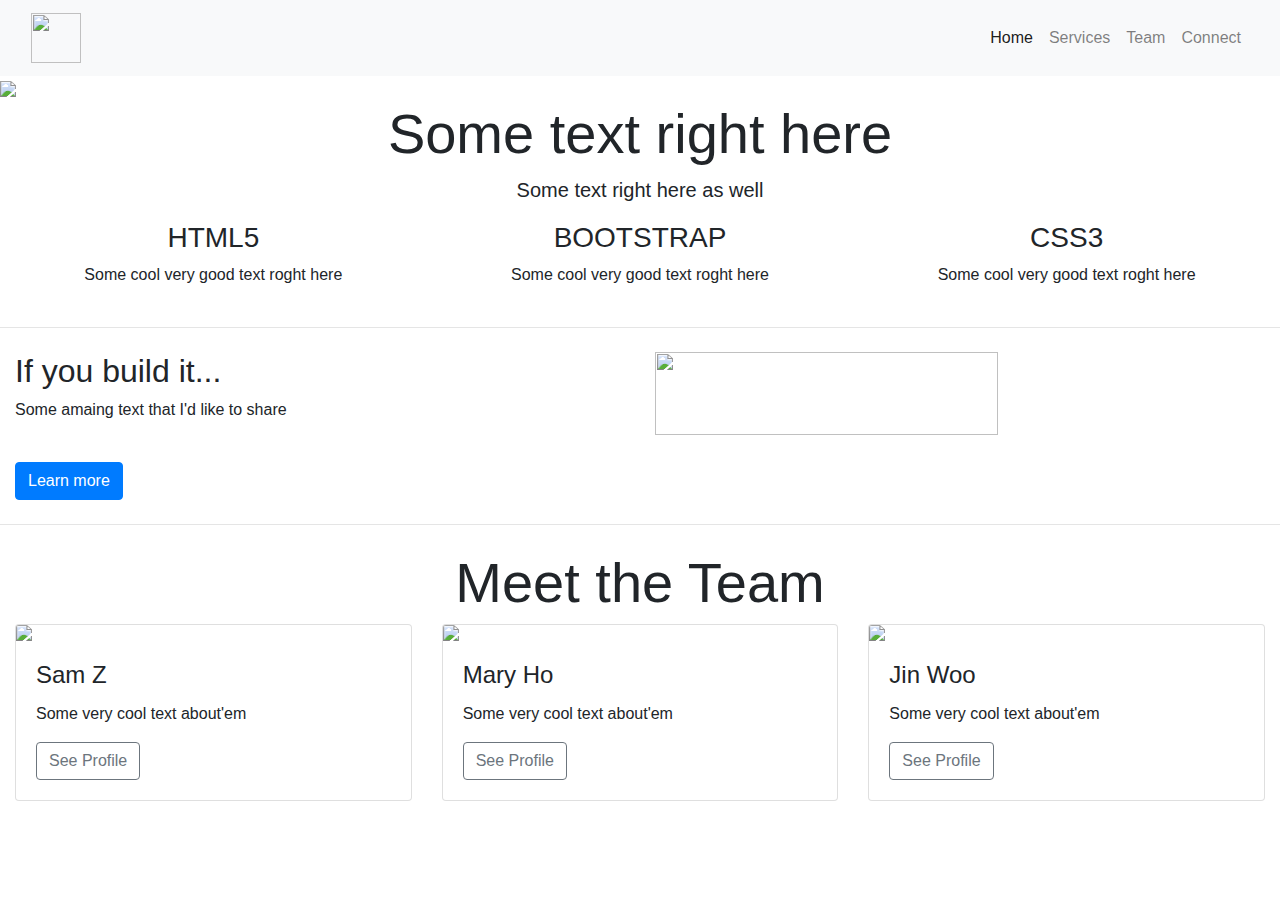
==== index.html @ 30ee9f7f "Create index.html" ====
<!DOCTYPE html>

<head>
	<meta charset="utf-8">
	<meta name="viewport" content="width=device-width, initial-scale=1">
	<title>My apology</title>
	<link rel="stylesheet" href="https://maxcdn.bootstrapcdn.com/bootstrap/4.0.0/css/bootstrap.min.css">
	<script src="https://ajax.googleapis.com/ajax/libs/jquery/3.3.1/jquery.min.js"></script>
	<script src="https://cdnjs.cloudflare.com/ajax/libs/popper.js/1.12.9/umd/popper.min.js"></script>
	<script src="https://maxcdn.bootstrapcdn.com/bootstrap/4.0.0/js/bootstrap.min.js"></script>
	<script src="https://use.fontawesome.com/releases/v5.0.8/js/all.js"></script>
	<link href="style.css" rel="stylesheet">
</head>

<body>
<nav class=" navbar navbar-expand-md navbar-light bg-light sticky-top">
<div class="container-fluid">
    <a class="navbar-brand" href="#"><img src="img/favicon.ico" style="height: 50px;width: 50px;"></a>
    <button class="navbar-toggler" type="button" data-toggle="collapse" data-target="#navbarResponsive">
        <span class="navbar-toggler-icon"></span>
    </button>
    <div class="collapse navbar-collapse" id="navbarResponsive">
        <ul class="navbar-nav ml-auto">
            <li class="nav-item active">
                <a class="nav-link" href="#">Home</a>
            </li>
            <li class="nav-item">
                <a class="nav-link" href="#">Services</a>
            </li>
            <li class="nav-item">
                <a class="nav-link" href="#">Team</a>
            </li>
            <li class="nav-item">
                <a class="nav-link" href="#">Connect</a>
            </li>
        </ul> 
    </div>
</div>
</nav>


<div id="slides" class="carousel slide" data-ride="carousel">
    <ul class="carousel-indicators">
        <li data-target="#slides" data-slide-to="0" class="active"></li>
        <li data-target="#slides" data-slide-to="1"></li>
        <li data-target="#slides" data-slide-to="2"></li>
    </ul>
<div class="carousel-inner">
    <div class="carousel-item active">
        <img src="img/bg0.jpg">
        <div class="carousel-caption">
            <h1 class="display-2">I am Sam</h1>
            <h3>Welcome to the website</h3>
            <button type="button" class="btn btn-outline-light btn-lg">We'll see</button>
            <button type="button" class="btn btn-primary btn-lg">Let's go!</button>
        </div>
    </div>
    <div class="carousel-item">
        <img src="img/bg1.jpg">
    </div>
    <div class="carousel-item">
        <img src="img/bg2.jpg">
    </div>
</div>
</div>


<div class="container-fluid padding">
<div class="row welcome text-center">
    <div class="col-12">
        <h1 class="display-4">Some text right here</h1>
    </div>
    <hr>
    <div class="col-12">
        <p class="lead">Some text right here as well</p>
    </div>
</div>
</div>


<div class="container-fluid">
<div class="row text-center padding">
    <div class="col-sx-12 col-sm-6 col-md-4">
        <i class="fas fa-code"></i>
        <h3>HTML5</h3>
        <p>Some cool very good text roght here</p>
    </div>
    <div class="col-sx-12 col-sm-6 col-md-4">
        <i class="fas fa-bold"></i>
        <h3>BOOTSTRAP</h3>
        <p>Some cool very good text roght here</p>
    </div>
    <div class="col-sx-12 col-sm-6 col-md-4">
        <i class="fab fa-css3"></i>
        <h3>CSS3</h3>
        <p>Some cool very good text roght here</p>
    </div>
</div>
</div>

<hr class="my-4">

<div class="container-fluid padding">
<div class="row padding">
    <div class="col-md-12 col-lg-6">
        <h2>If you build it...</h2>
        <p>Some amaing text that I'd like to share</p>
        <br>
        <a href="#" class="btn btn-primary">Learn more</a>
    </div>

    <div class="col-lg-6">
        <img src="img/4428861.jpg" class="image-fluid" style="height: 75%;width: 75%;">
    </div>
</div>
</div>


<hr class="my-4">
<figure>
    <div class="fixed-wrap">
        <div id="fixed">
        </div>
    </div>
</figure>

<div class="container-fluid padding">
<div class="row welcome text-center">
    <div class="col-12">
        <h1 class="display-4">Meet the Team</h1>
    </div>
    <hr>
</div>
</div> 

<div class="container-fluid padding">
<div class="row padding">
    <div class="col-md-4">
        <div class="card">
            <img class="card-img-top" src="img/bg0.jpg">
            <div class="card-body">
                <h4 class="card-title">Sam Z</h4>
                <p class="card-text">Some very cool text about'em</p>
                <a href="#" class="btn btn-outline-secondary">See Profile</a>
            </div>
        </div>
    </div>
    <div class="col-md-4">
        <div class="card">
            <img class="card-img-top" src="img/bg1.jpg">
            <div class="card-body">
                <h4 class="card-title">Mary Ho</h4>
                <p class="card-text">Some very cool text about'em</p>
                <a href="#" class="btn btn-outline-secondary">See Profile</a>
            </div>
        </div>
    </div>
    <div class="col-md-4">
        <div class="card">
            <img class="card-img-top" src="img/bg2.jpg">
            <div class="card-body">
                <h4 class="card-title">Jin Woo</h4>
                <p class="card-text">Some very cool text about'em</p>
                <a href="#" class="btn btn-outline-secondary">See Profile</a>
            </div>
        </div>
    </div>
</div>
</div>


</body>
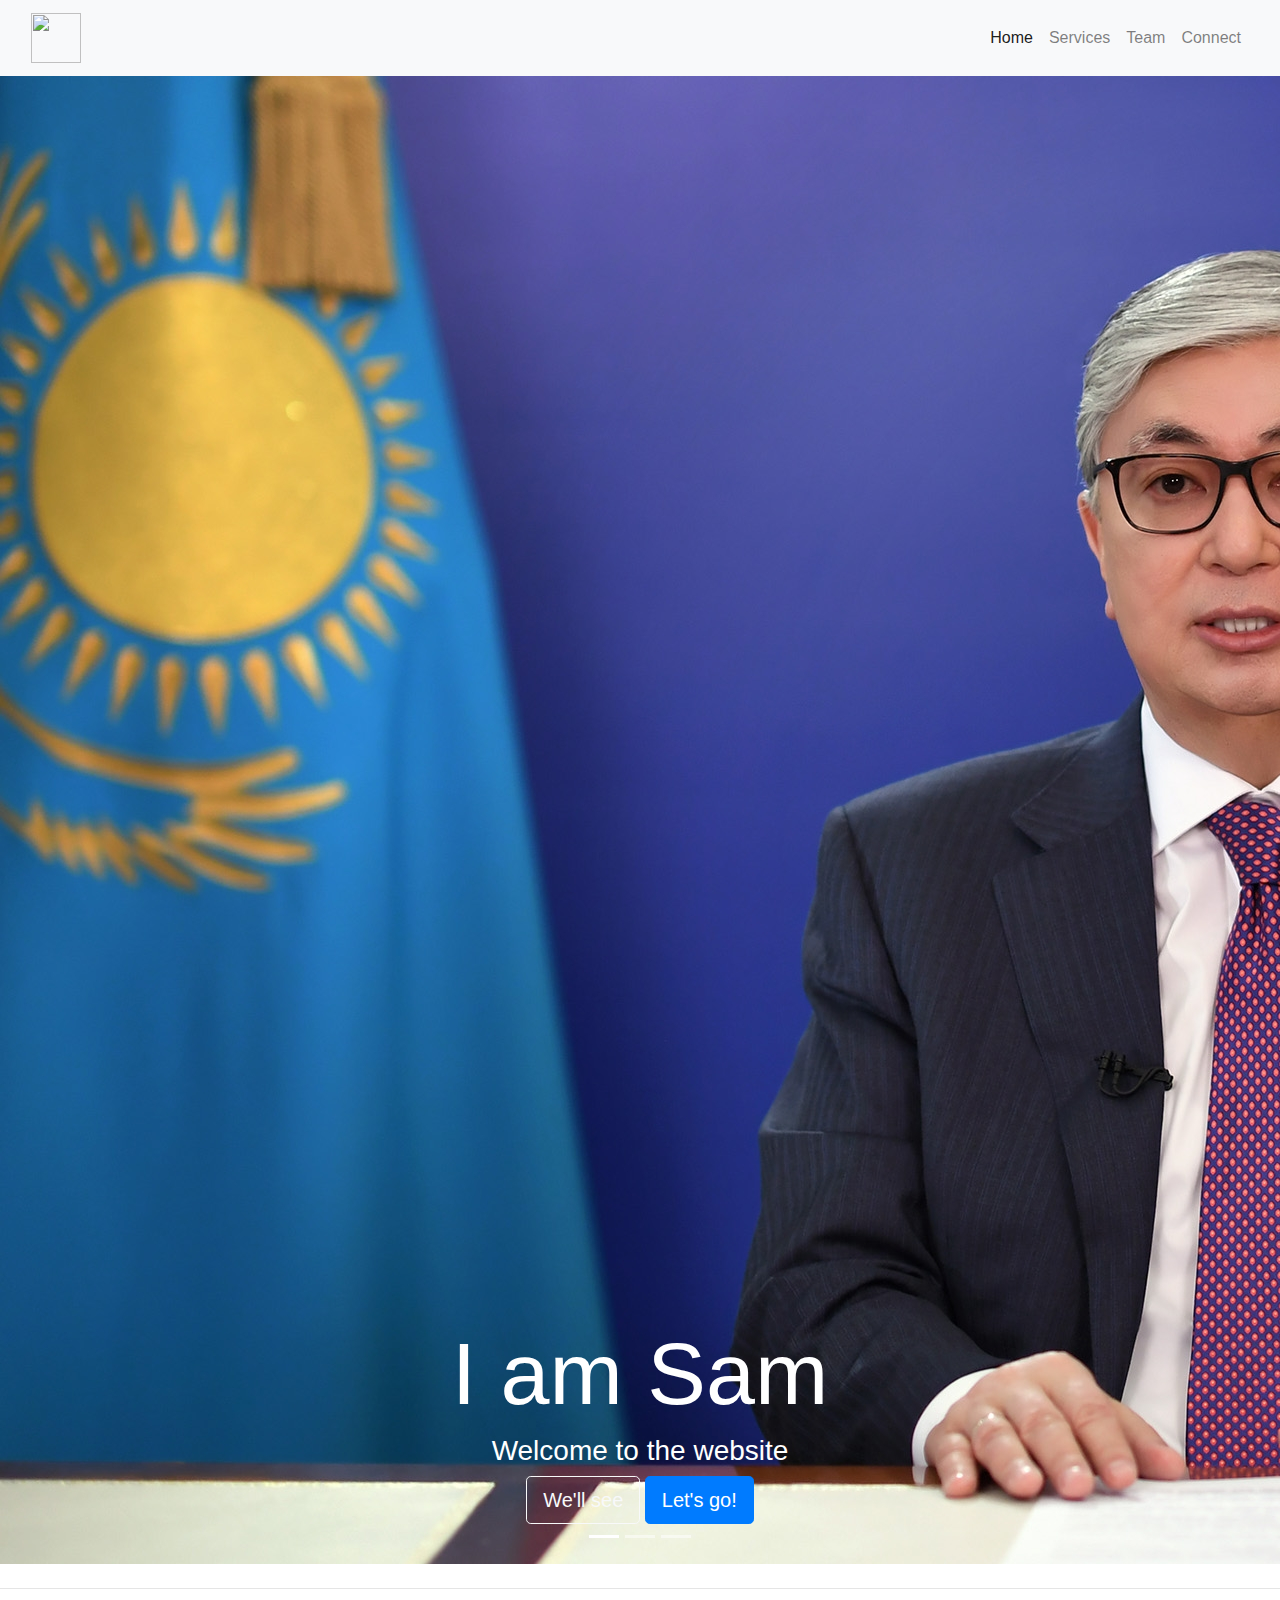
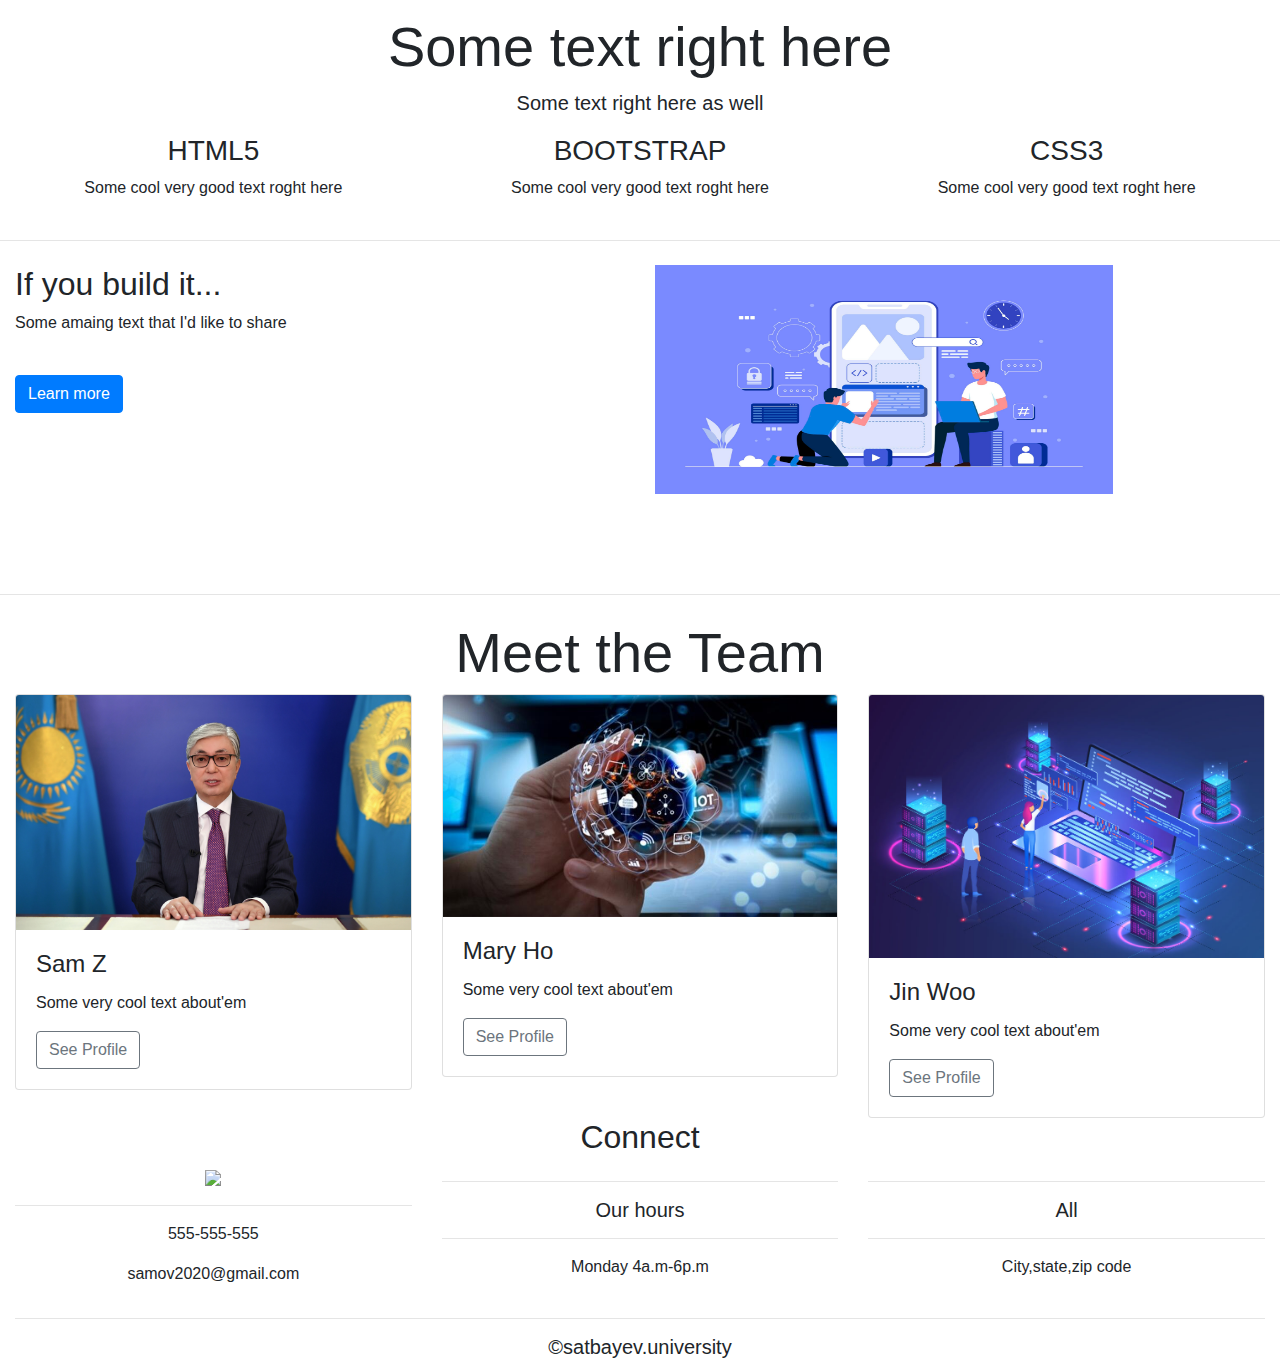
==== commit facc4e9a: "Update index.html" ====
--- a/index.html
+++ b/index.html
@@ -64,6 +64,7 @@
 </div>
 </div>
 
+<hr class="my-4">
 
 <div class="container-fluid padding">
 <div class="row welcome text-center">
@@ -169,4 +170,48 @@
 </div>
 
 
+<div class="container-fluid padding">
+<div class="row text-center padding">
+    <div class="col-12">
+        <h2>Connect</h2>
+    </div>
+    <div class="col-12 social padding">
+        <a href="#"><i class="fab fa-facebook"></i></a>
+        <a href="#"><i class="fab fa-twitter"></i></a>
+        <a href="#"><i class="fab fa-instagram"></i></a>
+        <a href="#"><i class="fab fa-youtube"></i></a>
+    </div>
+</div>
+</div>
+    
+<footer>
+<div class="container-fluid padding">
+<div class="row text-center">
+    <div class="col-md-4">
+        <img src="img/">
+        <hr class=" light">
+        <p>555-555-555</p>
+        <p>samov2020@gmail.com</p>
+    </div>
+    <div class="col-md-4">
+        <hr class="light">
+        <h5>Our hours</h5>
+        <hr class="light">
+        <p>Monday 4a.m-6p.m</p>
+    </div>
+    <div class="col-md-4">
+        <hr class="light">
+        <h5>All</h5>
+        <hr class="light">
+        <p>City,state,zip code</p>
+    </div>
+    <div class="col-12">
+        <hr class="light">
+        <h5>&copy;satbayev.university</h5>
+    </div>
+</div>
+</div>
+</footer>
+
+
 </body>
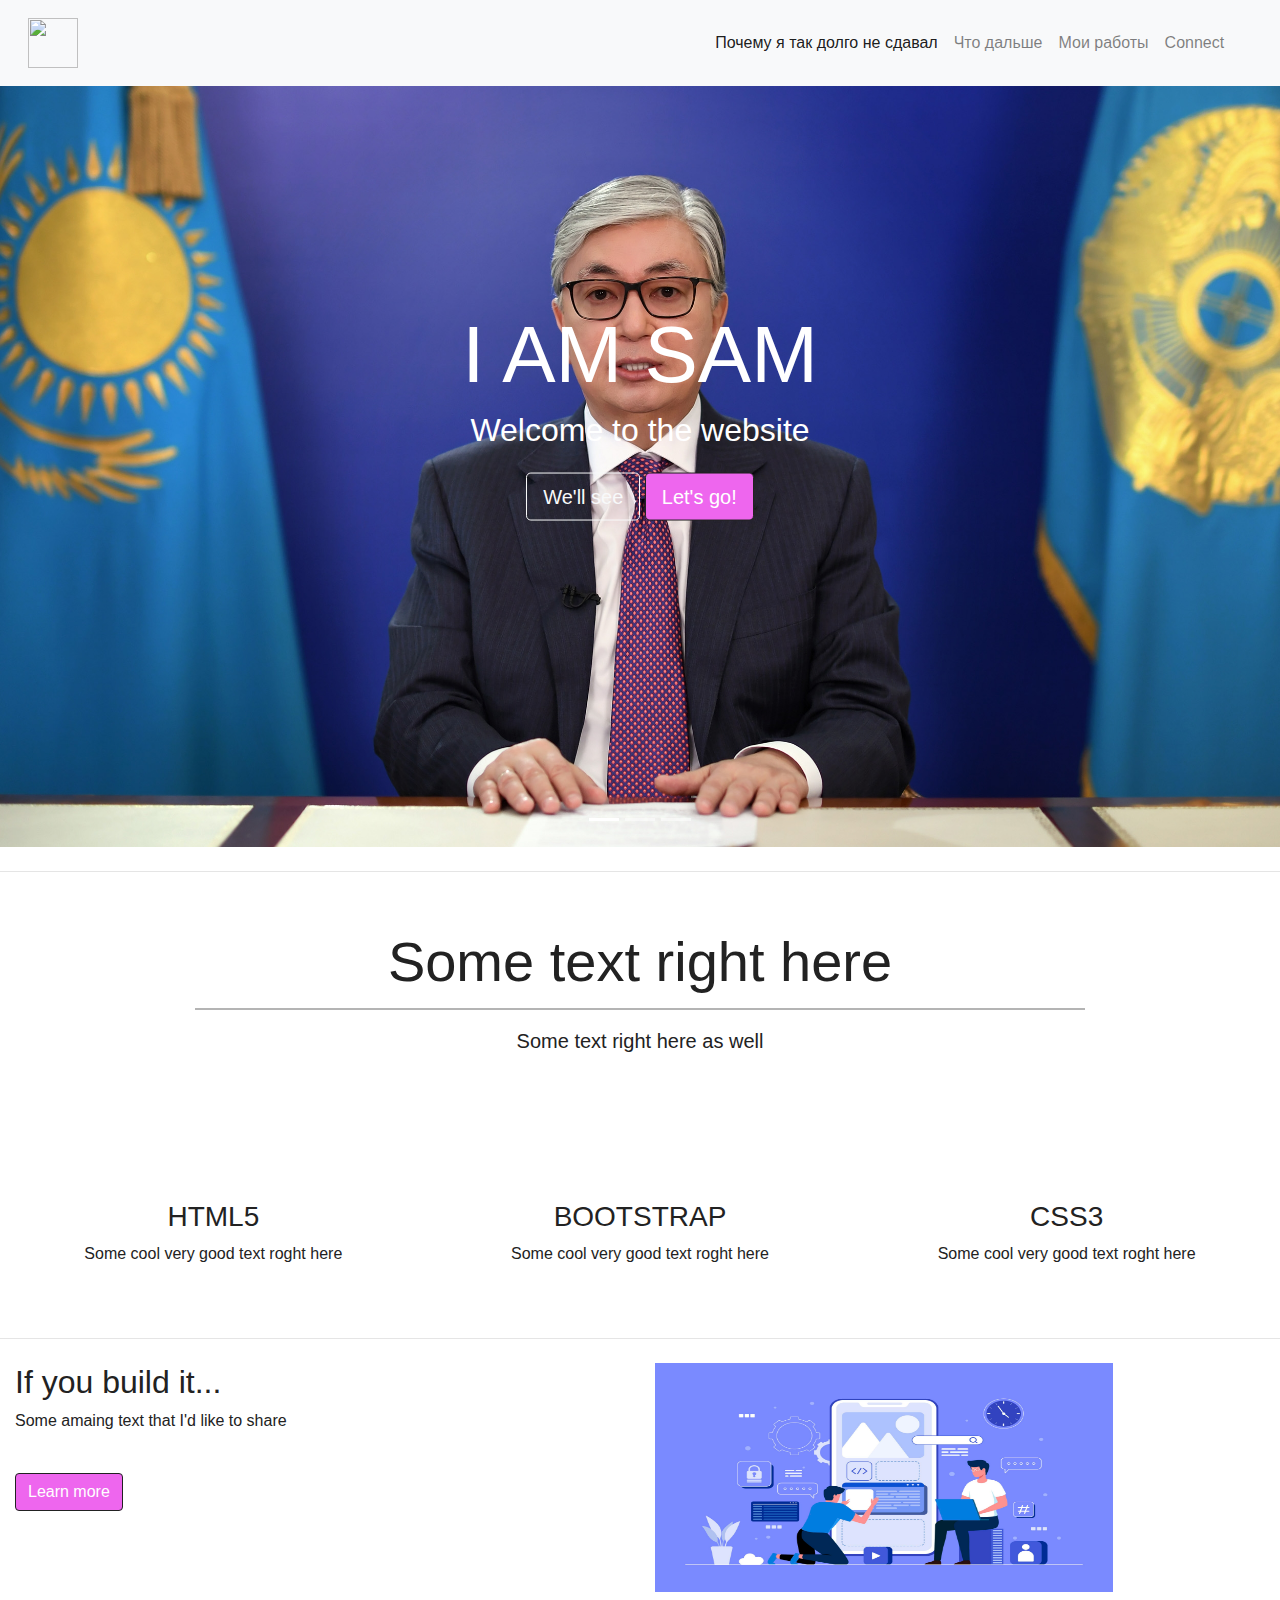
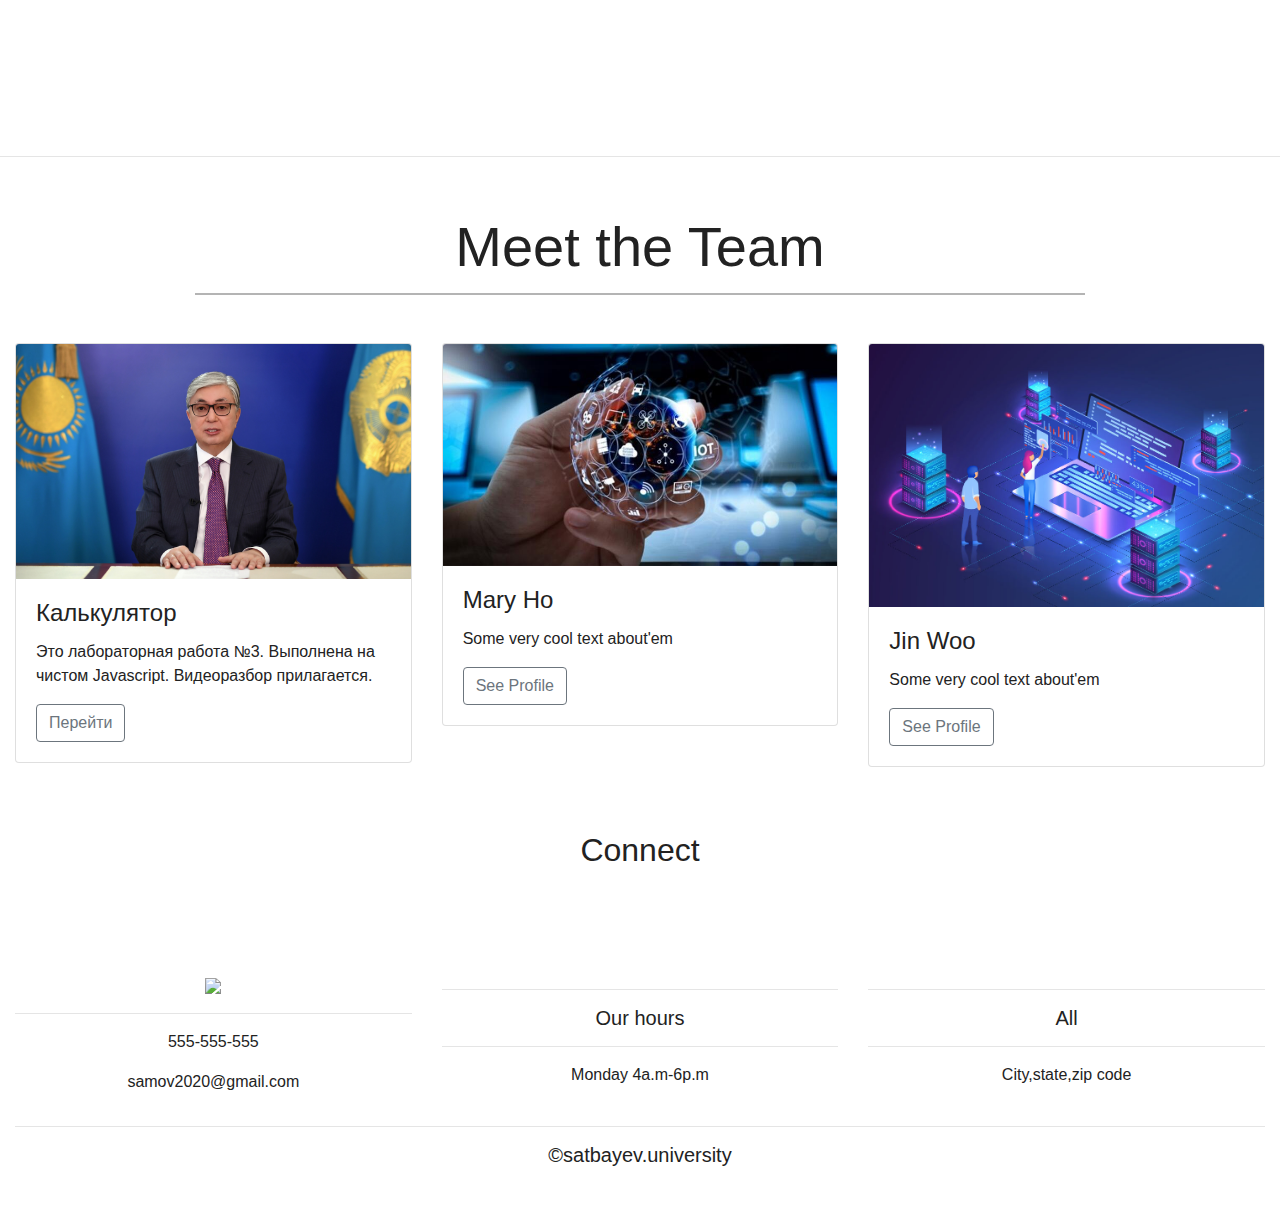
==== commit ba759db4: "Update index.html" ====
--- a/index.html
+++ b/index.html
@@ -12,6 +12,7 @@
 	<link href="style.css" rel="stylesheet">
 </head>
 
+
 <body>
 <nav class=" navbar navbar-expand-md navbar-light bg-light sticky-top">
 <div class="container-fluid">
@@ -22,13 +23,13 @@
     <div class="collapse navbar-collapse" id="navbarResponsive">
         <ul class="navbar-nav ml-auto">
             <li class="nav-item active">
-                <a class="nav-link" href="#">Home</a>
+                <a class="nav-link" href="#">Почему я так долго не сдавал</a>
             </li>
             <li class="nav-item">
-                <a class="nav-link" href="#">Services</a>
+                <a class="nav-link" href="#">Что дальше</a>
             </li>
             <li class="nav-item">
-                <a class="nav-link" href="#">Team</a>
+                <a class="nav-link" href="#">Мои работы</a>
             </li>
             <li class="nav-item">
                 <a class="nav-link" href="#">Connect</a>
@@ -64,7 +65,9 @@
 </div>
 </div>
 
+
 <hr class="my-4">
+
 
 <div class="container-fluid padding">
 <div class="row welcome text-center">
@@ -99,7 +102,9 @@
 </div>
 </div>
 
+
 <hr class="my-4">
+
 
 <div class="container-fluid padding">
 <div class="row padding">
@@ -125,6 +130,7 @@
     </div>
 </figure>
 
+
 <div class="container-fluid padding">
 <div class="row welcome text-center">
     <div class="col-12">
@@ -133,16 +139,15 @@
     <hr>
 </div>
 </div> 
-
 <div class="container-fluid padding">
 <div class="row padding">
     <div class="col-md-4">
         <div class="card">
             <img class="card-img-top" src="img/bg0.jpg">
             <div class="card-body">
-                <h4 class="card-title">Sam Z</h4>
-                <p class="card-text">Some very cool text about'em</p>
-                <a href="#" class="btn btn-outline-secondary">See Profile</a>
+                <h4 class="card-title">Калькулятор</h4>
+                <p class="card-text">Это лабораторная работа №3. Выполнена на чистом Javascript. Видеоразбор прилагается.</p>
+                <a href="calculator/calculator.html" class="btn btn-outline-secondary">Перейти</a>
             </div>
         </div>
     </div>
@@ -183,6 +188,7 @@
     </div>
 </div>
 </div>
+
     
 <footer>
 <div class="container-fluid padding">
--- a/style.css
+++ b/style.css
@@ -0,0 +1,70 @@
+html,body{
+    height: 100%;
+    width: 100%;
+    font-family: sans-serif;
+    color: #222
+}
+.navbar{
+    padding: .8rem;
+}
+.navbar-nav{
+    padding-right: 20px;
+}
+.navlink{
+    font-size: 1.1em !important;
+}
+.carousel-inner img{
+    width: 100%;
+    height: 100%;
+}
+.carousel-caption{
+    position: absolute;
+    top: 50%;
+    transform: translateY(-50%);
+}
+.carousel-caption h1 {
+    font-size: 500%;
+    text-transform: uppercase;
+    text-shadow: 1px 1px 15px #0000;
+}
+.carousel-caption h3 {
+    font-size: 200%;
+    font-weight: 500;
+    text-shadow: 1px 1px 10px #0000;
+    padding-bottom: 1rem;
+}
+.btn-primary{
+    background-color: #e6e;
+    border: 1px solid #222
+}
+.btn-primary:hover{
+    background-color: #e6e8;
+    border: 1px solid #8765
+}
+.padding{
+    padding-bottom: 2rem;
+}
+.welcome{
+    width: 75%;
+    margin: 0 auto;
+    padding-top: 2rem;
+}
+.welcome hr{
+    border-top: 2px solid #b4b4b4;
+    width: 95%;
+    margin-top: .3rem;
+    margin-bottom: 1rem;
+}
+.fa-code {
+    color: #e54d26;
+}
+.fa-bold {
+    color: #563d7c;
+}
+.fa-css3 {
+    color: #2163af;
+}
+.fa-code,.fa-bold,.fa-css3{
+    font-size: 4em;
+    margin: 1rem;
+}
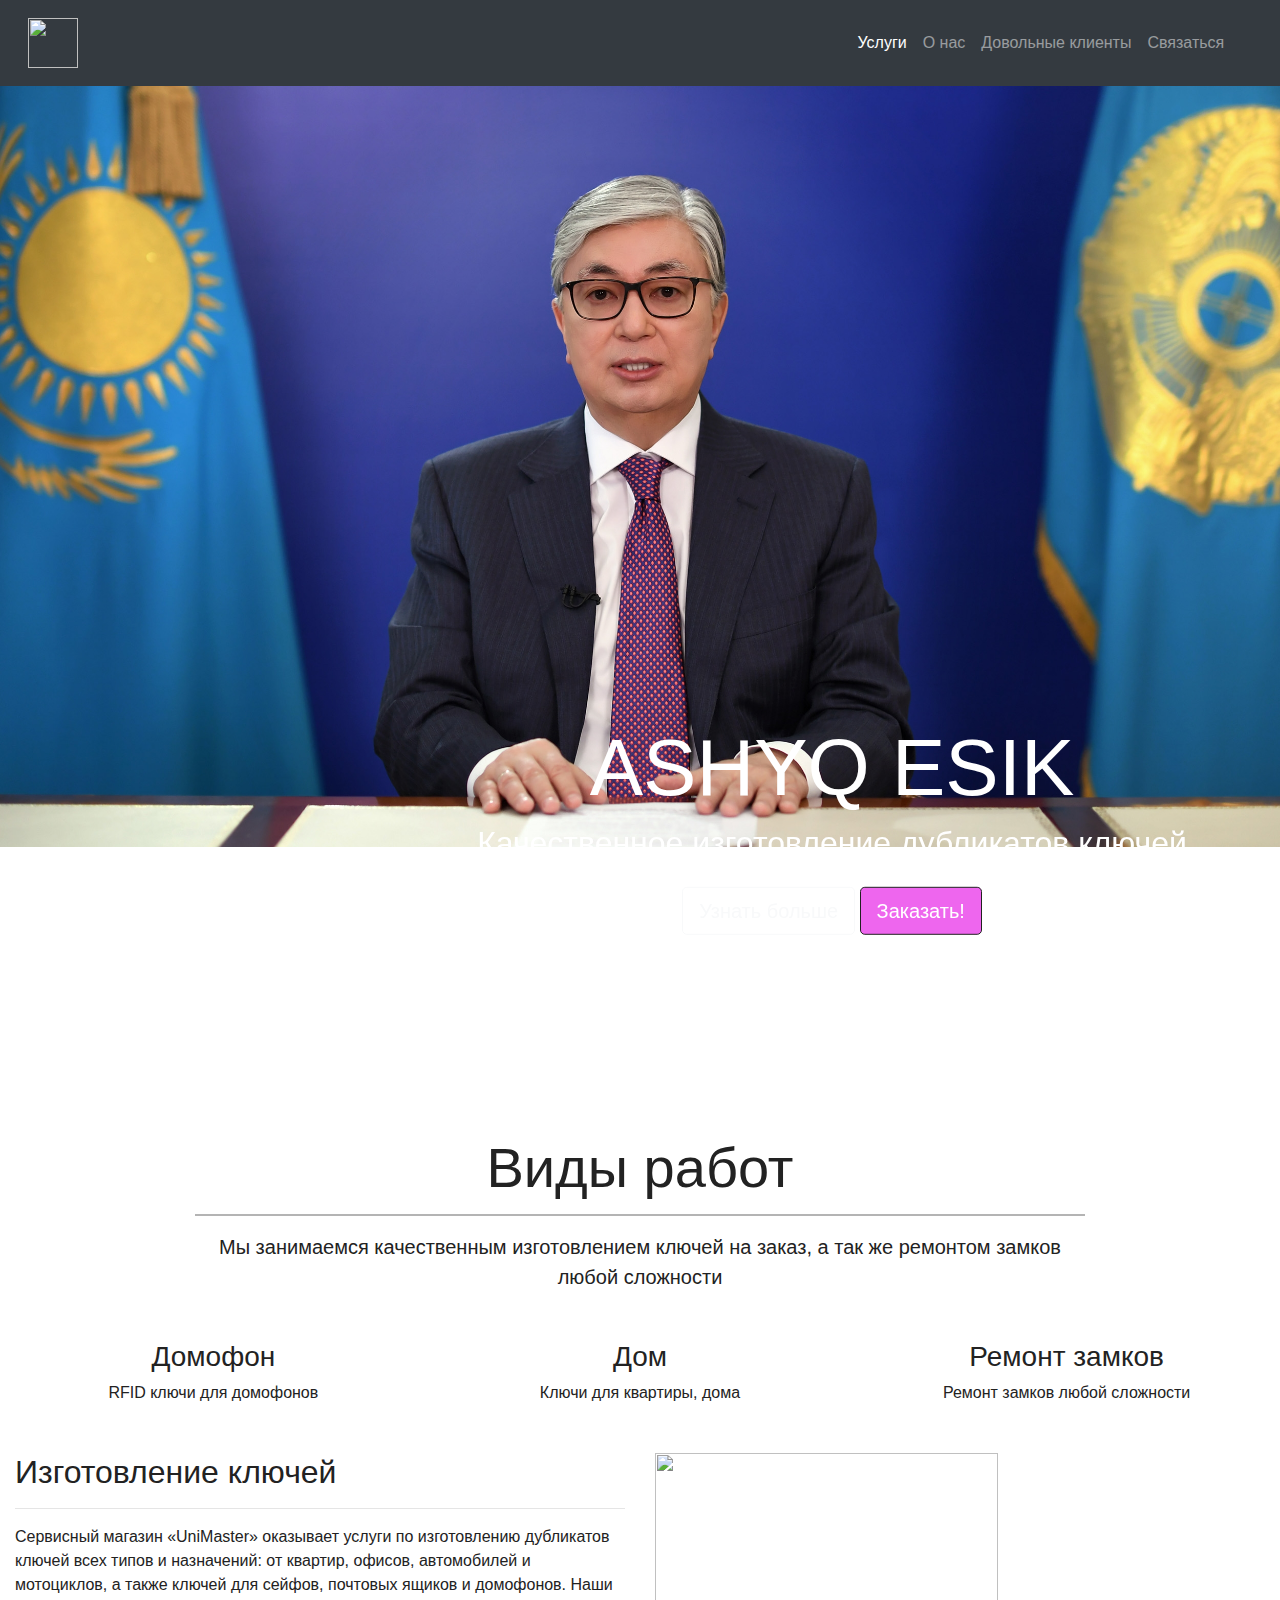
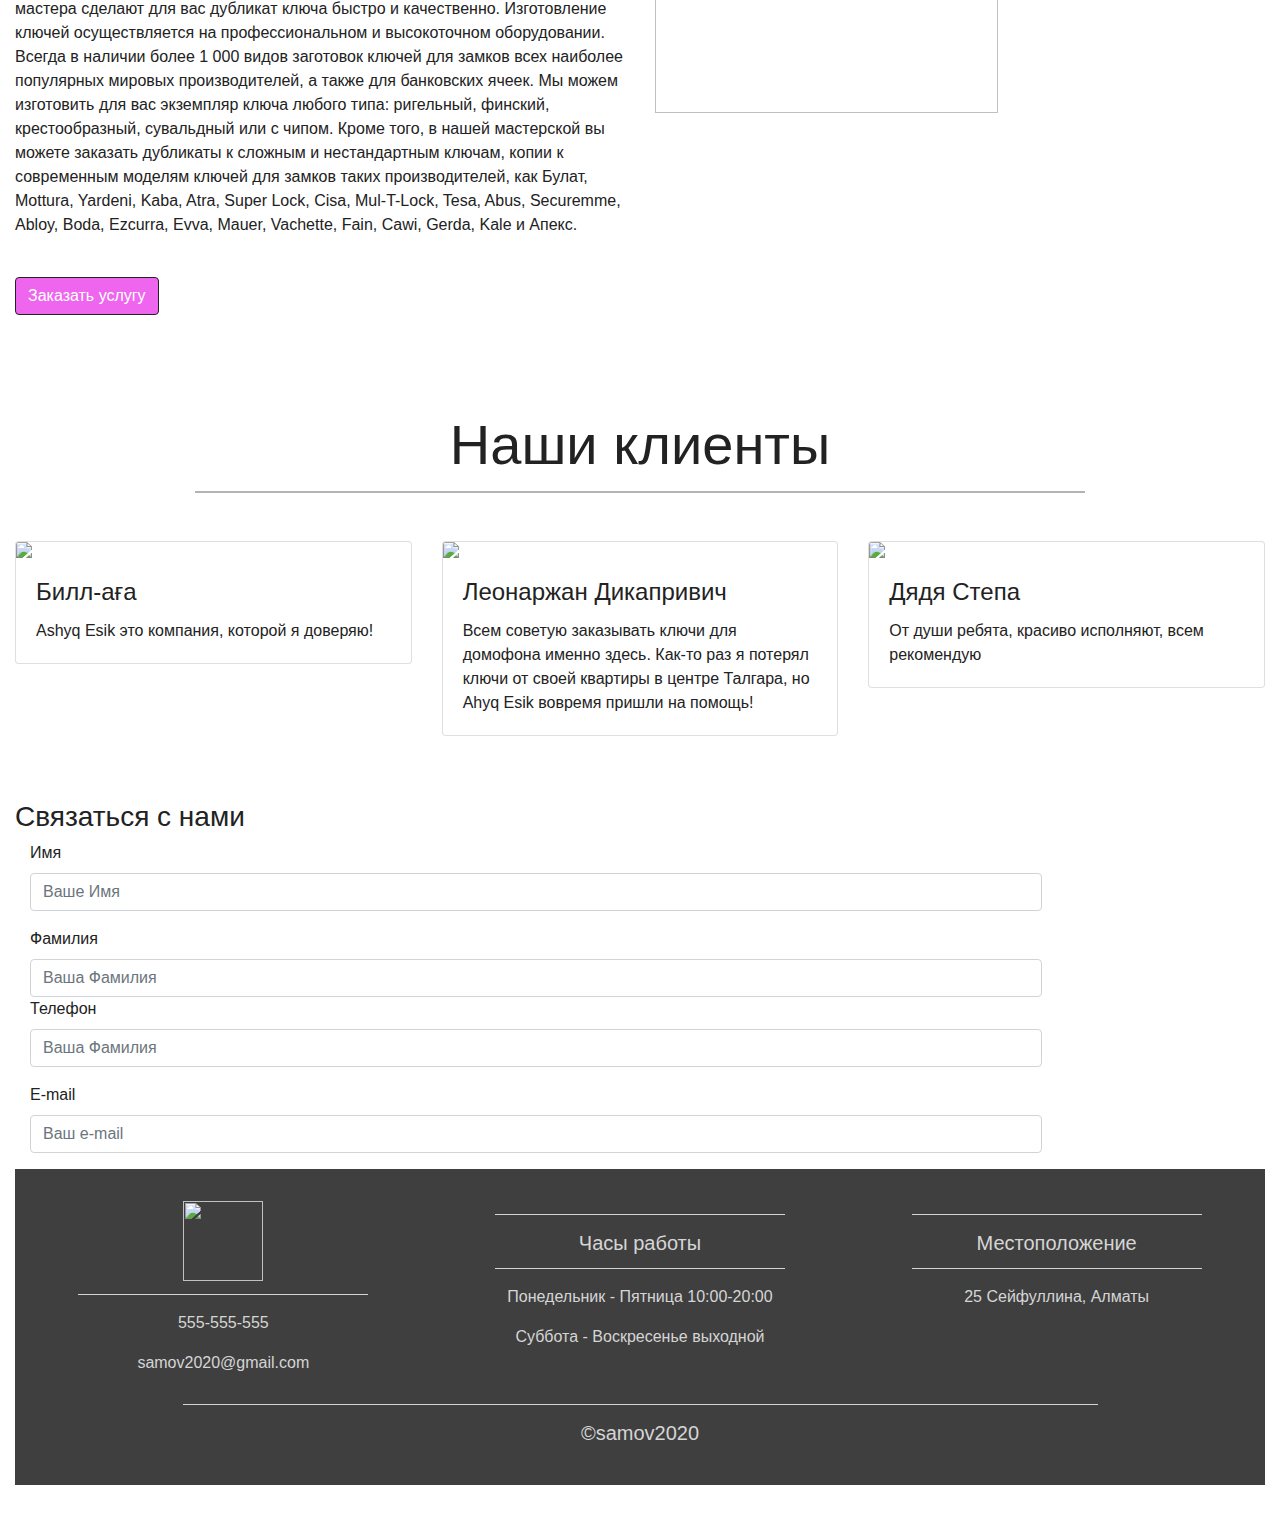
==== commit ef01f5ff: "Update index.html" ====
--- a/index.html
+++ b/index.html
@@ -8,31 +8,32 @@
 	<script src="https://ajax.googleapis.com/ajax/libs/jquery/3.3.1/jquery.min.js"></script>
 	<script src="https://cdnjs.cloudflare.com/ajax/libs/popper.js/1.12.9/umd/popper.min.js"></script>
 	<script src="https://maxcdn.bootstrapcdn.com/bootstrap/4.0.0/js/bootstrap.min.js"></script>
-	<script src="https://use.fontawesome.com/releases/v5.0.8/js/all.js"></script>
+    <script src="https://use.fontawesome.com/releases/v5.0.8/js/all.js"></script>
+    <script src="script.js"></script>
 	<link href="style.css" rel="stylesheet">
 </head>
 
 
 <body>
-<nav class=" navbar navbar-expand-md navbar-light bg-light sticky-top">
+<nav class=" navbar navbar-expand-md navbar-dark bg-dark  sticky-top">
 <div class="container-fluid">
-    <a class="navbar-brand" href="#"><img src="img/favicon.ico" style="height: 50px;width: 50px;"></a>
+    <a class="navbar-brand" href="#"><img src="img/icon.png" style="height: 50px;width: 50px;"></a>
     <button class="navbar-toggler" type="button" data-toggle="collapse" data-target="#navbarResponsive">
         <span class="navbar-toggler-icon"></span>
     </button>
     <div class="collapse navbar-collapse" id="navbarResponsive">
         <ul class="navbar-nav ml-auto">
             <li class="nav-item active">
-                <a class="nav-link" href="#">Почему я так долго не сдавал</a>
+                <a class="nav-link" href="#workk">Услуги</a>
             </li>
             <li class="nav-item">
-                <a class="nav-link" href="#">Что дальше</a>
+                <a class="nav-link" href="#about">О нас</a>
             </li>
             <li class="nav-item">
-                <a class="nav-link" href="#">Мои работы</a>
+                <a class="nav-link" href="#clients">Довольные клиенты</a>
             </li>
             <li class="nav-item">
-                <a class="nav-link" href="#">Connect</a>
+                <a class="nav-link" href="#connect">Связаться</a>
             </li>
         </ul> 
     </div>
@@ -50,10 +51,10 @@
     <div class="carousel-item active">
         <img src="img/bg0.jpg">
         <div class="carousel-caption">
-            <h1 class="display-2">I am Sam</h1>
-            <h3>Welcome to the website</h3>
-            <button type="button" class="btn btn-outline-light btn-lg">We'll see</button>
-            <button type="button" class="btn btn-primary btn-lg">Let's go!</button>
+            <h1 class="display-2">Ashyq Esik</h1>
+            <h3>Качественное изготовление дубликатов ключей</h3>
+            <button type="button"  class="btn btn-outline-light btn-lg">Узнать больше</button>
+            <button type="button" href="#connect" class="btn btn-primary btn-lg">Заказать!</button>
         </div>
     </div>
     <div class="carousel-item">
@@ -66,75 +67,66 @@
 </div>
 
 
-<hr class="my-4">
-
-
-<div class="container-fluid padding">
+<div class="container-fluid  worktype padding" id=workk>
 <div class="row welcome text-center">
     <div class="col-12">
-        <h1 class="display-4">Some text right here</h1>
+        <h1 class="display-4">Виды работ</h1>
     </div>
     <hr>
     <div class="col-12">
-        <p class="lead">Some text right here as well</p>
-    </div>
-</div>
-</div>
-
-
-<div class="container-fluid">
+        <p class="lead">Мы занимаемся качественным изготовлением ключей на заказ, а так же ремонтом замков любой сложности</p>
+    </div>
+</div>
+</div>
+
+
+<div class="container-fluid worktype ">
 <div class="row text-center padding">
     <div class="col-sx-12 col-sm-6 col-md-4">
-        <i class="fas fa-code"></i>
-        <h3>HTML5</h3>
-        <p>Some cool very good text roght here</p>
+        <i class="far fa-building"></i>
+        <h3>Домофон</h3>
+        <p>RFID ключи для домофонов </p>
     </div>
     <div class="col-sx-12 col-sm-6 col-md-4">
-        <i class="fas fa-bold"></i>
-        <h3>BOOTSTRAP</h3>
-        <p>Some cool very good text roght here</p>
+        <i class="fas fa-home"></i>
+        <h3>Дом</h3>
+        <p>Ключи для квартиры, дома</p>
     </div>
     <div class="col-sx-12 col-sm-6 col-md-4">
-        <i class="fab fa-css3"></i>
-        <h3>CSS3</h3>
-        <p>Some cool very good text roght here</p>
-    </div>
-</div>
-</div>
-
-
-<hr class="my-4">
-
-
-<div class="container-fluid padding">
+        <i class="fas fa-lock"></i>
+        <h3>Ремонт замков</h3>
+        <p>Ремонт замков любой сложности</p>
+    </div>
+</div>
+</div>
+
+
+
+<div class="container-fluid padding" id="about">
 <div class="row padding">
     <div class="col-md-12 col-lg-6">
-        <h2>If you build it...</h2>
-        <p>Some amaing text that I'd like to share</p>
+        <h2>Изготовление ключей</h2>
+        <hr>
+        <p>Сервисный магазин «UniMaster» оказывает услуги по изготовлению дубликатов ключей всех типов и назначений: от квартир, офисов, автомобилей и мотоциклов, а также ключей для сейфов, почтовых ящиков и домофонов. Наши мастера сделают для вас дубликат ключа быстро и качественно. Изготовление ключей осуществляется на профессиональном и высокоточном оборудовании. Всегда в наличии более 1 000 видов заготовок ключей для замков всех наиболее популярных мировых производителей, а также для банковских ячеек. Мы можем изготовить для вас экземпляр ключа любого типа: ригельный, финский, крестообразный, сувальдный или с чипом.
+
+            Кроме того, в нашей мастерской вы можете заказать дубликаты к сложным и нестандартным ключам, копии к современным моделям ключей для замков таких производителей, как Булат, Mottura, Yardeni, Kaba, Atra, Super Lock, Cisa, Mul-T-Lock, Tesa, Abus, Securemme, Abloy, Boda, Ezcurra, Evva, Mauer, Vachette, Fain, Cawi, Gerda, Kale и Апекс.</p>
         <br>
-        <a href="#" class="btn btn-primary">Learn more</a>
+        <a href="#" class="btn btn-primary">Заказать услугу</a>
     </div>
 
     <div class="col-lg-6">
-        <img src="img/4428861.jpg" class="image-fluid" style="height: 75%;width: 75%;">
-    </div>
-</div>
-</div>
-
-
-<hr class="my-4">
-<figure>
-    <div class="fixed-wrap">
-        <div id="fixed">
-        </div>
-    </div>
-</figure>
-
-
-<div class="container-fluid padding">
+        <img src="img/key1.jpg" class="image-fluid" style="height: 75%;width: 75%;">
+    </div>
+</div>
+</div>
+
+
+
+
+<div class="container-fluid padding" id="clients">
 <div class="row welcome text-center">
     <div class="col-12">
-        <h1 class="display-4">Meet the Team</h1>
+        <h1 class="display-4">Наши клиенты</h1>
     </div>
     <hr>
 </div>
@@ -143,31 +135,31 @@
 <div class="row padding">
     <div class="col-md-4">
         <div class="card">
-            <img class="card-img-top" src="img/bg0.jpg">
+            <img class="card-img-top" src="img/ppl0.jpg">
             <div class="card-body">
-                <h4 class="card-title">Калькулятор</h4>
-                <p class="card-text">Это лабораторная работа №3. Выполнена на чистом Javascript. Видеоразбор прилагается.</p>
-                <a href="calculator/calculator.html" class="btn btn-outline-secondary">Перейти</a>
+                <h4 class="card-title">Билл-аға</h4>
+                <p class="card-text">Ashyq Esik это компания, которой я доверяю!</p>
+              <!--  <a href="calculator/calculator.html" class="btn btn-outline-secondary">Заказать</a>-->
             </div>
         </div>
     </div>
     <div class="col-md-4">
         <div class="card">
-            <img class="card-img-top" src="img/bg1.jpg">
+            <img class="card-img-top" src="img/ppl1.jpeg">
             <div class="card-body">
-                <h4 class="card-title">Mary Ho</h4>
-                <p class="card-text">Some very cool text about'em</p>
-                <a href="#" class="btn btn-outline-secondary">See Profile</a>
+                <h4 class="card-title">Леонаржан Дикапривич</h4>
+                <p class="card-text">Всем советую заказывать ключи для домофона именно здесь. Как-то раз я потерял ключи от своей квартиры в центре Талгара, но Ahyq Esik вовремя пришли на помощь!</p>
+               <!-- <a href="#" class="btn btn-outline-secondary">See Profile</a>-->
             </div>
         </div>
     </div>
     <div class="col-md-4">
         <div class="card">
-            <img class="card-img-top" src="img/bg2.jpg">
+            <img class="card-img-top" src="img/ppl2.jpg">
             <div class="card-body">
-                <h4 class="card-title">Jin Woo</h4>
-                <p class="card-text">Some very cool text about'em</p>
-                <a href="#" class="btn btn-outline-secondary">See Profile</a>
+                <h4 class="card-title">Дядя Степа</h4>
+                <p class="card-text">От души ребята, красиво исполняют, всем рекомендую</p>
+               <!-- <a href="#" class="btn btn-outline-secondary">See Profile</a>-->
             </div>
         </div>
     </div>
@@ -175,18 +167,33 @@
 </div>
 
 
-<div class="container-fluid padding">
-<div class="row text-center padding">
-    <div class="col-12">
-        <h2>Connect</h2>
-    </div>
-    <div class="col-12 social padding">
-        <a href="#"><i class="fab fa-facebook"></i></a>
-        <a href="#"><i class="fab fa-twitter"></i></a>
-        <a href="#"><i class="fab fa-instagram"></i></a>
-        <a href="#"><i class="fab fa-youtube"></i></a>
-    </div>
-</div>
+<div class="container-fluid padding" id="connect">
+    <h3>Связаться с нами</h3>
+    <form>
+        <div class="form-group">
+          <label class="control-label col-sm-2">Имя</label>
+          <div class="col-sm-10">
+            <input type="text" class="form-control" placeholder="Ваше Имя">
+          </div>
+        </div>
+        <div class="form-group">
+          <label class="control-label col-sm-2">Фамилия</label>
+          <div class="col-sm-10">
+          <input type="text" class="form-control"  placeholder="Ваша Фамилия">
+        </div>
+        <div class="form-group">
+            <label class="control-label col-sm-2">Телефон</label>
+            <div class="col-sm-10">
+            <input type="text" class="form-control"  placeholder="Ваша Фамилия">
+          </div>
+        </div>
+        <div class="form-group">
+          <label class="control-label col-sm-2">E-mail</label>
+          <div class="col-sm-10">
+          <input type="text" class="form-control"  placeholder="Ваш e-mail">
+        </div>
+    </div>
+      </form>
 </div>
 
     
@@ -194,30 +201,33 @@
 <div class="container-fluid padding">
 <div class="row text-center">
     <div class="col-md-4">
-        <img src="img/">
+        <img src="img/icon.png" style="height: 5em; width:5em;">
         <hr class=" light">
         <p>555-555-555</p>
         <p>samov2020@gmail.com</p>
     </div>
     <div class="col-md-4">
         <hr class="light">
-        <h5>Our hours</h5>
-        <hr class="light">
-        <p>Monday 4a.m-6p.m</p>
-    </div>
-    <div class="col-md-4">
-        <hr class="light">
-        <h5>All</h5>
-        <hr class="light">
-        <p>City,state,zip code</p>
-    </div>
-    <div class="col-12">
-        <hr class="light">
-        <h5>&copy;satbayev.university</h5>
+        <h5>Часы работы</h5>
+        <hr class="light">
+        <p>Понедельник - Пятница 10:00-20:00</p>
+        <p> Суббота - Воскресенье выходной</p>
+    </div>
+    <div class="col-md-4">
+        <hr class="light">
+        <h5>Местоположение</h5>
+        <hr class="light">
+        <p>25 Cейфуллина, Алматы</p>
+    </div>
+    <div class="col-12">
+        <hr class="light">
+        <h5>&copy;samov2020</h5>
     </div>
 </div>
 </div>
 </footer>
 
 
+</script>
+
 </body>
--- a/style.css
+++ b/style.css
@@ -18,7 +18,7 @@
     height: 100%;
 }
 .carousel-caption{
-    position: absolute;
+    position: relative;
     top: 50%;
     transform: translateY(-50%);
 }
@@ -68,3 +68,38 @@
     font-size: 4em;
     margin: 1rem;
 }
+.social a{
+    font-size: 4.5em;
+    padding: 3rem;
+}
+.fa-facebook{
+    color: #3b5998;
+}
+.fa-twitter{
+    color: #00aced;
+}
+.fa-instagram{
+    color: #517fa4;
+}
+.fa-youtube{
+    color: #bb0000;
+}
+footer{
+    background-color: #3f3f3f;
+    color: #d5d5d5;
+    padding-top: 2rem;
+}
+hr.light{
+    border-top: 1px solid #d5d5d5;
+    width: 75%;
+    margin-top: .8rem;
+
+}
+footer a{
+    color: #d5d5d5;
+}
+hr.light-100{
+    border-top: 1px solid #d5d5d5;
+    width: 75%;
+    margin-top: .8rem;
+}
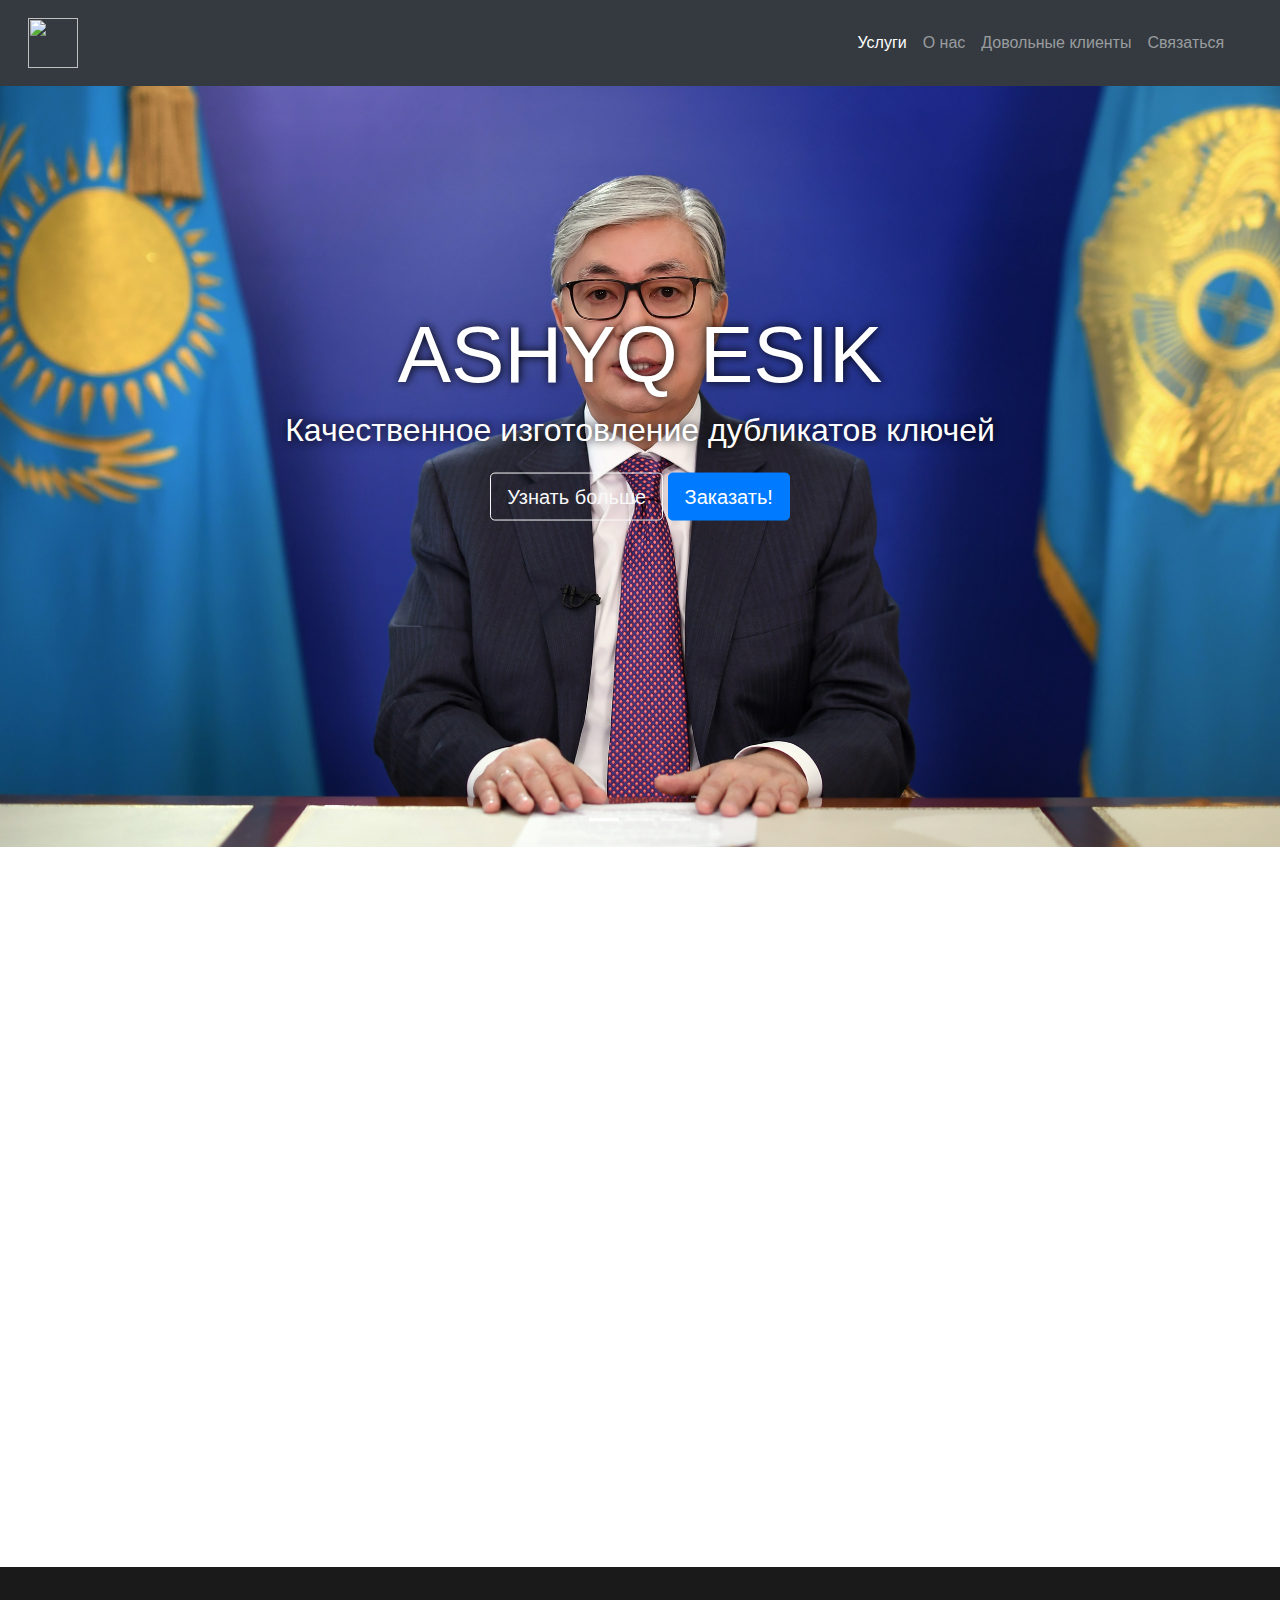
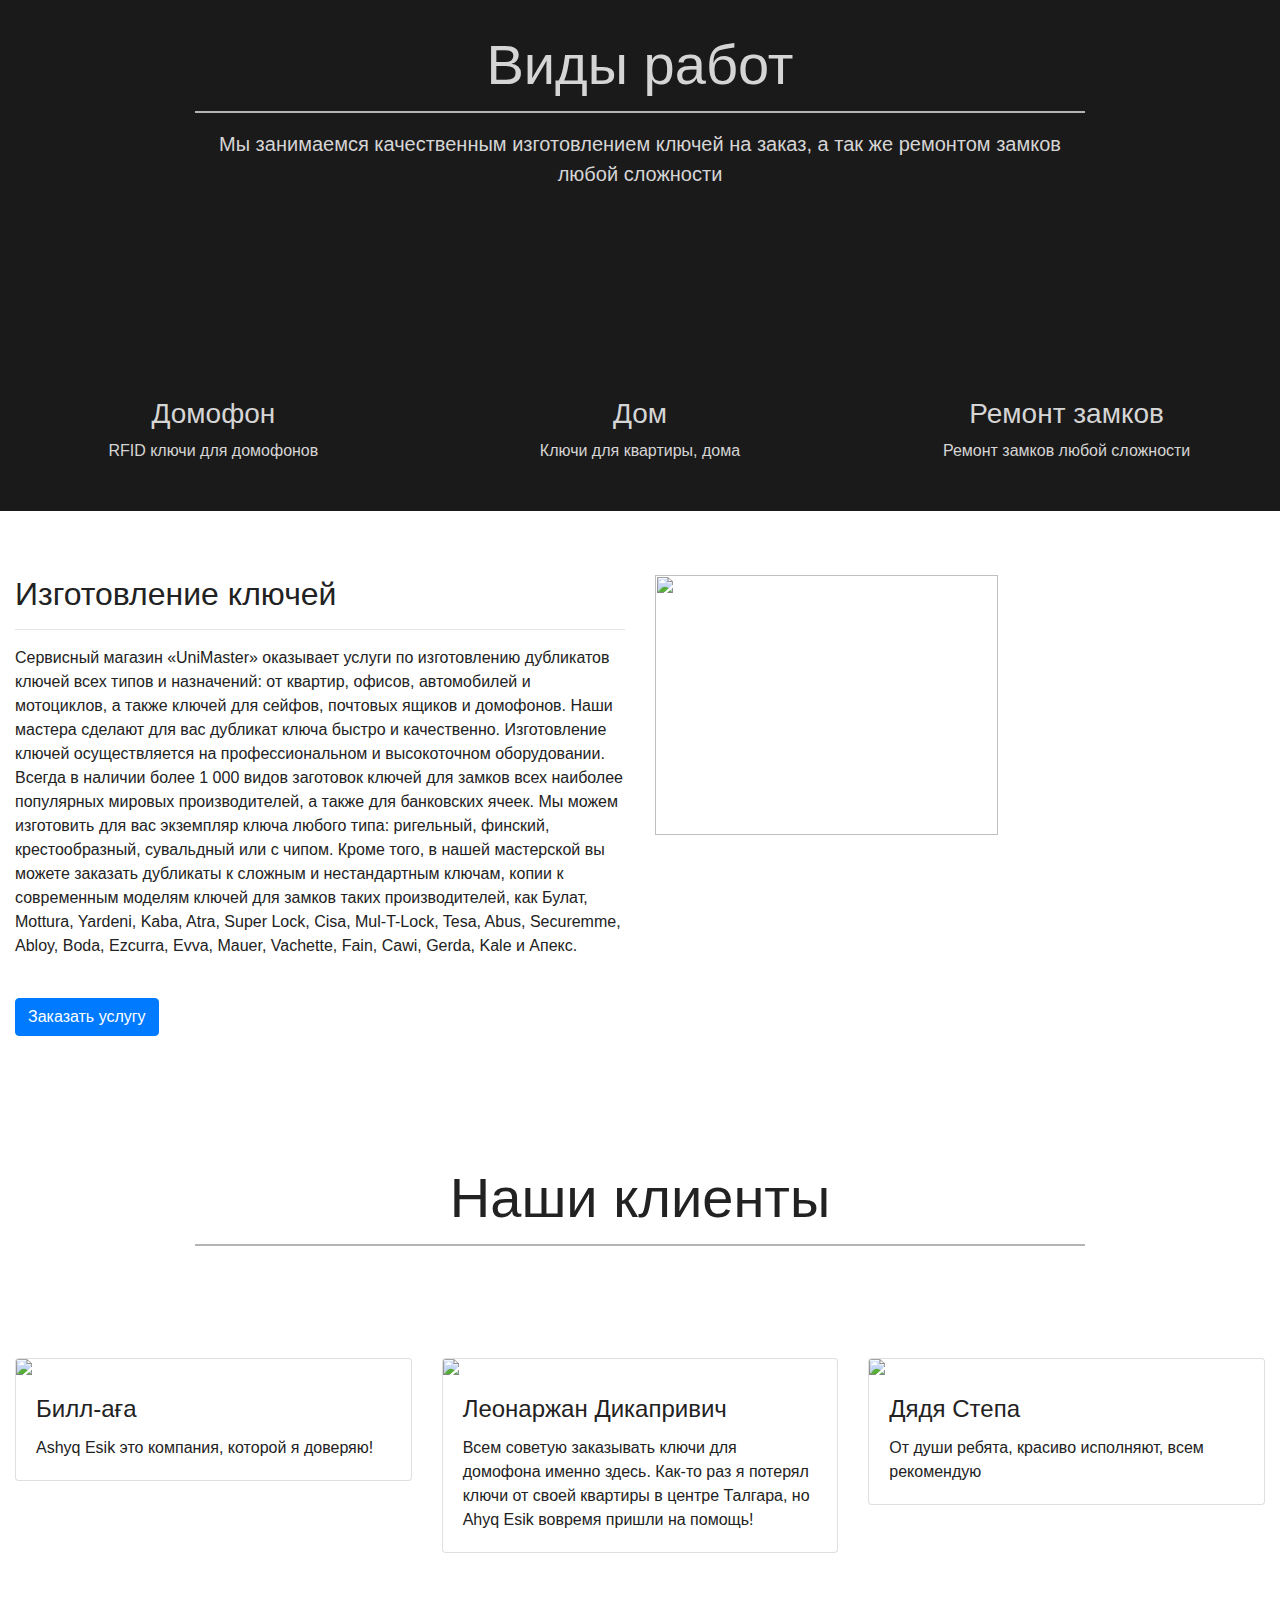
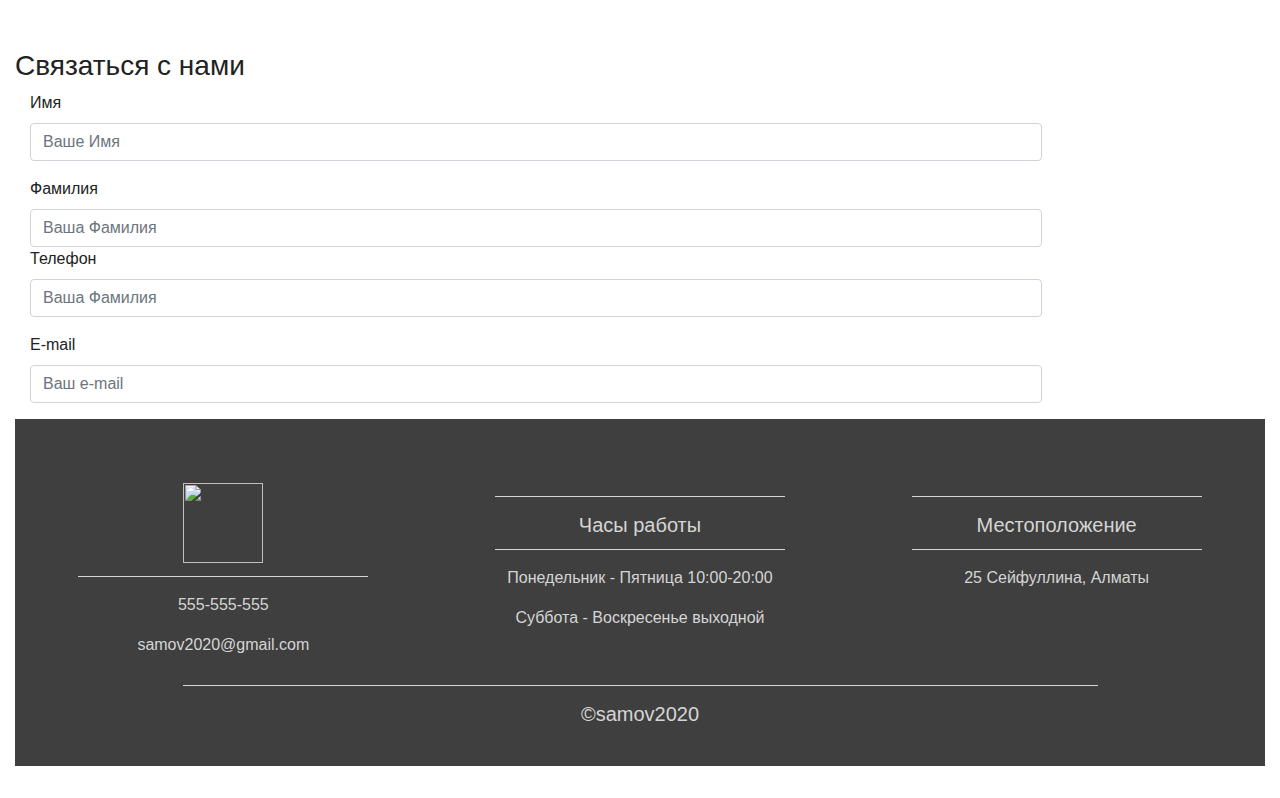
==== commit b714256c: "Update index.html" ====
--- a/index.html
+++ b/index.html
@@ -65,6 +65,11 @@
     </div>
 </div>
 </div>
+	
+<div class="embed-responsive embed-responsive-16by9">
+    <iframe class="embed-responsive-item" src="https://www.youtube.com/embed/gRAZNPy62I8" allowfullscreen></iframe>
+  </div>
+
 
 
 <div class="container-fluid  worktype padding" id=workk>
--- a/style.css
+++ b/style.css
@@ -2,7 +2,8 @@
     height: 100%;
     width: 100%;
     font-family: sans-serif;
-    color: #222
+    color: #222;
+    scroll-behavior: smooth;
 }
 .navbar{
     padding: .8rem;
@@ -18,30 +19,31 @@
     height: 100%;
 }
 .carousel-caption{
-    position: relative;
+    position: absolute;
     top: 50%;
     transform: translateY(-50%);
 }
 .carousel-caption h1 {
     font-size: 500%;
     text-transform: uppercase;
-    text-shadow: 1px 1px 15px #0000;
+    text-shadow:#000000 1px 0 10px;;
 }
 .carousel-caption h3 {
     font-size: 200%;
     font-weight: 500;
-    text-shadow: 1px 1px 10px #0000;
+    text-shadow: #000000 1px 0 10px;;
     padding-bottom: 1rem;
 }
-.btn-primary{
-    background-color: #e6e;
-    border: 1px solid #222
+/*.btn-primary{
+    background-color: #3b5998;
+    border: 1px solid #1f1e1e
 }
 .btn-primary:hover{
-    background-color: #e6e8;
-    border: 1px solid #8765
-}
+    background-color: #517fa4;
+   border: 1px solid #1f1e1e
+}*/
 .padding{
+    padding-top: 2rem;
     padding-bottom: 2rem;
 }
 .welcome{
@@ -55,16 +57,26 @@
     margin-top: .3rem;
     margin-bottom: 1rem;
 }
-.fa-code {
-    color: #e54d26;
+.worktype{
+    background-color: #1b1a1a;
+    color: #d5d5d5;
+    padding-top: 2rem;
 }
-.fa-bold {
-    color: #563d7c;
+
+.wow {
+    visibility: hidden;
+  }
+  
+.fa-building {
+    color: #ffffff;
 }
-.fa-css3 {
-    color: #2163af;
+.fa-home {
+    color: #ffffff;
 }
-.fa-code,.fa-bold,.fa-css3{
+.fa-lock {
+    color: #ffffff;
+}
+.fa-building,.fa-lock,.fa-home{
     font-size: 4em;
     margin: 1rem;
 }
@@ -72,18 +84,7 @@
     font-size: 4.5em;
     padding: 3rem;
 }
-.fa-facebook{
-    color: #3b5998;
-}
-.fa-twitter{
-    color: #00aced;
-}
-.fa-instagram{
-    color: #517fa4;
-}
-.fa-youtube{
-    color: #bb0000;
-}
+
 footer{
     background-color: #3f3f3f;
     color: #d5d5d5;
